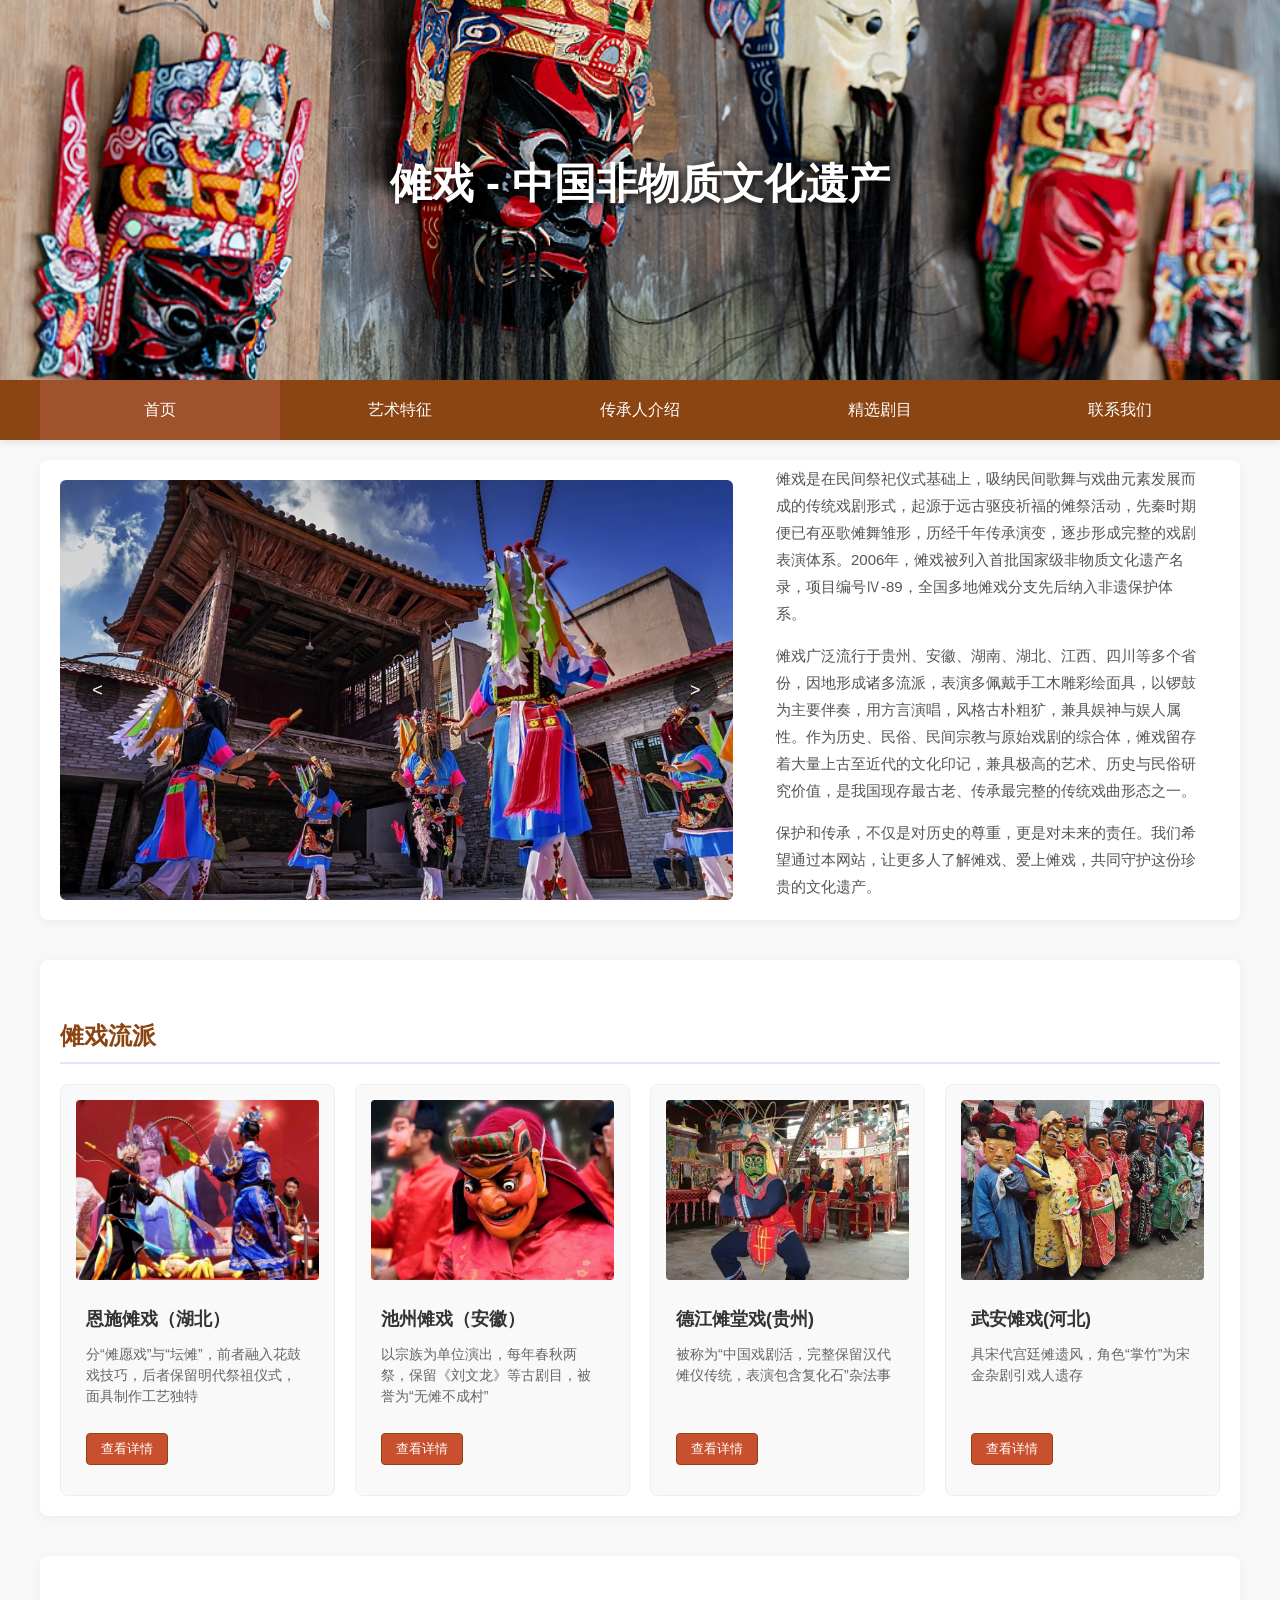
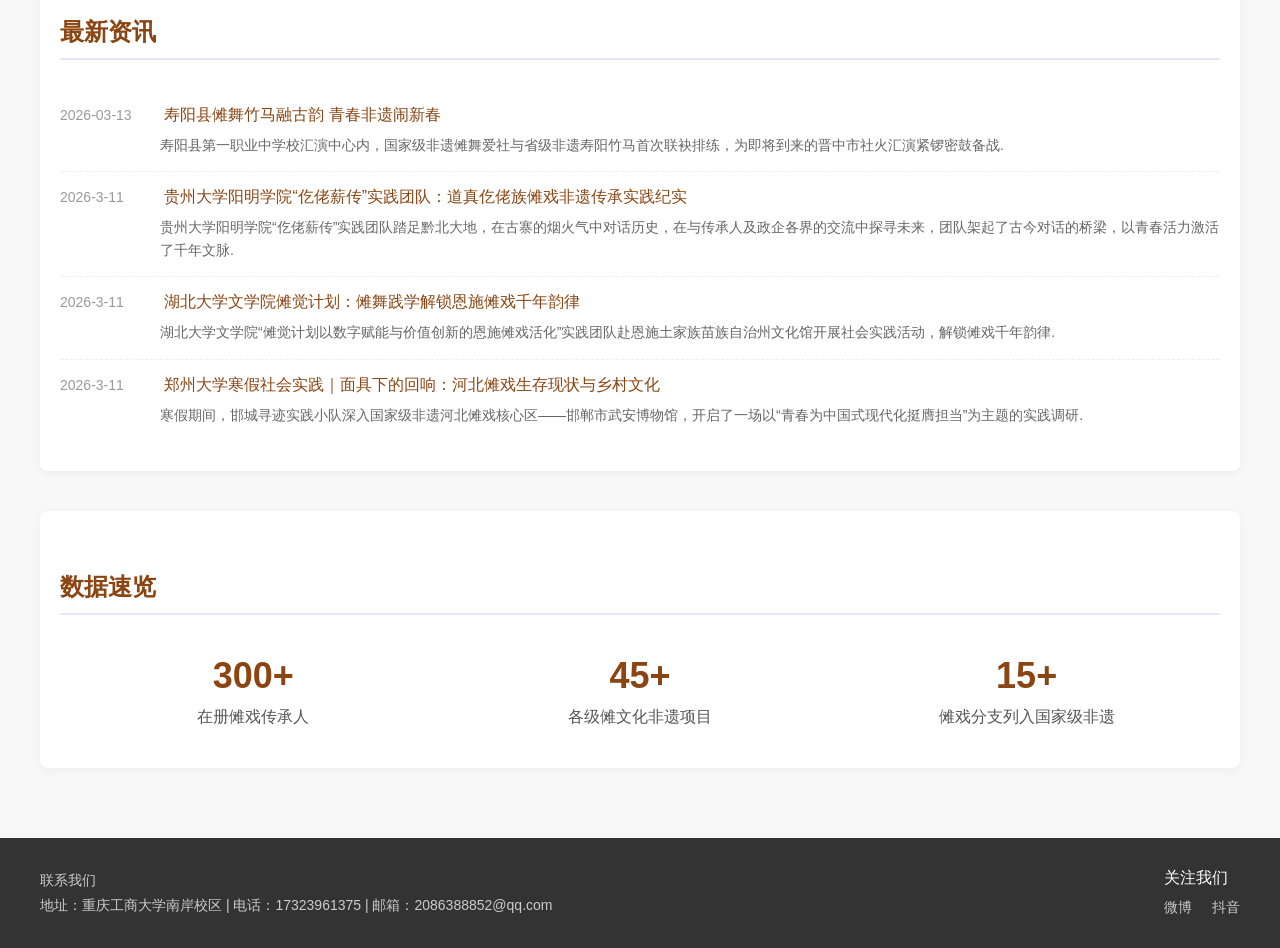
==== 傩戏/index.html @ 2332539f "Add files via upload" ====
<!DOCTYPE html>
<html lang="zh-CN">

<head>
    <meta charset="UTF-8">
    <title>傩戏 - 首页</title>
    <link rel="stylesheet" href="css/index.css">
</head>

<body>
    <div class="banner">
        <h1>傩戏 - 中国非物质文化遗产</h1>
    </div>

    <div class="nav">
        <ul>
            <li><a href="index.html" class="active">首页</a></li>
            <li><a href="skill.html">艺术特征</a></li>
            <li><a href="inheritor.html">传承人介绍</a></li>
            <li><a href="works.html">精选剧目</a></li>
            <li><a href="contact.html">联系我们</a></li>
        </ul>
    </div>

    <div class="container">
        <div class="main-section">
            <div class="carousel">
                <div class="carousel-item active">
                    <img src="images/carousel1.jpg" alt="傩戏仪式">
                </div>
                <div class="carousel-item">
                    <img src="images/carousel2.jpg" alt="傩戏表演">
                </div>
                <div class="carousel-item">
                    <img src="images/carousel3.jpg" alt="傩戏人物">
                </div>
                <button class="carousel-btn prev">&lt;</button>
                <button class="carousel-btn next">&gt;</button>
            </div>
            <div class="intro">
                <h2>傩戏简介</h2>
                <p>傩戏是在民间祭祀仪式基础上，吸纳民间歌舞与戏曲元素发展而成的传统戏剧形式，起源于远古驱疫祈福的傩祭活动，先秦时期便已有巫歌傩舞雏形，历经千年传承演变，逐步形成完整的戏剧表演体系。2006年，傩戏被列入首批国家级非物质文化遗产名录，项目编号Ⅳ-89，全国多地傩戏分支先后纳入非遗保护体系。</p>
                <p>傩戏广泛流行于贵州、安徽、湖南、湖北、江西、四川等多个省份，因地形成诸多流派，表演多佩戴手工木雕彩绘面具，以锣鼓为主要伴奏，用方言演唱，风格古朴粗犷，兼具娱神与娱人属性。作为历史、民俗、民间宗教与原始戏剧的综合体，傩戏留存着大量上古至近代的文化印记，兼具极高的艺术、历史与民俗研究价值，是我国现存最古老、传承最完整的传统戏曲形态之一。</p>
                <p>保护和传承，不仅是对历史的尊重，更是对未来的责任。我们希望通过本网站，让更多人了解傩戏、爱上傩戏，共同守护这份珍贵的文化遗产。</p>
                <a href="skill.html" class="more-btn">了解更多</a>
            </div>
        </div>

        <div class="hot-skill-section">
            <h2 class="section-title">傩戏流派</h2>
            <div class="hot-skill-list">
                <div class="hot-skill-item">
                    <img src="images/skill1.png" alt="恩施傩戏">
                    <h3>恩施傩戏（湖北）</h3>
                    <p>分“傩愿戏”与“坛傩”，前者融入花鼓戏技巧，后者保留明代祭祖仪式，面具制作工艺独特</p>
                    <a href="skill.html#enshi">查看详情</a>
                </div>
                <div class="hot-skill-item">
                    <img src="images/skill2.png" alt="池州傩戏">
                    <h3>池州傩戏（安徽）</h3>
                    <p>以宗族为单位演出，每年春秋两祭，保留《刘文龙》等古剧目，被誉为“无傩不成村”</p>
                    <a href="skill.html#chizhou">查看详情</a>
                </div>
                <div class="hot-skill-item">
                    <img src="images/skill3.png" alt="德江傩堂戏">
                    <h3>德江傩堂戏(贵州)</h3>
                    <p>被称为“中国戏剧活，完整保留汉代傩仪传统，表演包含复化石”杂法事 </p>
                    <a href="skill.html#dejiang">查看详情</a>
                </div>
                <div class="hot-skill-item">
                    <img src="images/skill4.png" alt="武安傩戏">
                    <h3>武安傩戏(河北)</h3>
                    <p>具宋代宫廷傩遗风，角色“掌竹”为宋金杂剧引戏人遗存</p>
                    <a href="skill.html#wuan">查看详情</a>
                </div>
            </div>
        </div>

        <div class="news-section">
            <h2 class="section-title">最新资讯</h2>
            <div class="news-list">
                <div class="news-item">
                    <span class="news-date">2026-03-13</span>
                    <a href="https://www.zgnuoxi.com/kauixun/view_1752.html">寿阳县傩舞竹马融古韵 青春非遗闹新春</a>
                    <p>寿阳县第一职业中学校汇演中心内，国家级非遗傩舞爱社与省级非遗寿阳竹马首次联袂排练，为即将到来的晋中市社火汇演紧锣密鼓备战.</p>
                </div>
                <div class="news-item">
                    <span class="news-date">2026-3-11</span>
                    <a href="https://www.zgnuoxi.com/kauixun/view_1751.html">贵州大学阳明学院“仡佬薪传”实践团队：道真仡佬族傩戏非遗传承实践纪实</a>
                    <p>贵州大学阳明学院“仡佬薪传”实践团队踏足黔北大地，在古寨的烟火气中对话历史，在与传承人及政企各界的交流中探寻未来，团队架起了古今对话的桥梁，以青春活力激活了千年文脉.</p>
                </div>
                <div class="news-item">
                    <span class="news-date">2026-3-11</span>
                    <a href="https://www.zgnuoxi.com/kauixun/view_1750.html">湖北大学文学院傩觉计划：傩舞践学解锁恩施傩戏千年韵律</a>
                    <p>湖北大学文学院“傩觉计划以数字赋能与价值创新的恩施傩戏活化”实践团队赴恩施土家族苗族自治州文化馆开展社会实践活动，解锁傩戏千年韵律.</p>
                </div>
                <div class="news-item">
                    <span class="news-date">2026-3-11</span>
                    <a href="https://www.zgnuoxi.com/kauixun/view_1749.html">郑州大学寒假社会实践｜面具下的回响：河北傩戏生存现状与乡村文化</a>
                    <p>寒假期间，邯城寻迹实践小队深入国家级非遗河北傩戏核心区——邯郸市武安博物馆，开启了一场以“青春为中国式现代化挺膺担当”为主题的实践调研.</p>
                </div>
            </div>
        </div>

        <div class="data-section">
            <h2 class="section-title">数据速览</h2>
            <div class="data-list">
                <div class="data-item">
                    <span class="data-num">300+</span>
                    <span class="data-desc">在册傩戏传承人</span>
                </div>
                <div class="data-item">
                    <span class="data-num">45+</span>
                    <span class="data-desc">各级傩文化非遗项目</span>
                </div>
                <div class="data-item">
                    <span class="data-num">15+</span>
                    <span class="data-desc">傩戏分支列入国家级非遗</span>
                </div>
            </div>
        </div>
    </div>

    <div class="footer">
        <div class="footer-content">
            <div class="footer-left">
                <p>联系我们</p>
                <p>地址：重庆工商大学南岸校区 | 电话：17323961375 | 邮箱：2086388852@qq.com</p>
            </div>
            <div class="footer-right">
                <p>关注我们</p>
                <div class="social-icons">
                    <span>微博</span>
                    <span>抖音</span>
                </div>
            </div>
        </div>
    </div>

    <script>
        const items = document.querySelectorAll('.carousel-item');
        const prevBtn = document.querySelector('.prev');
        const nextBtn = document.querySelector('.next');
        let currentIndex = 0;

        function showItem(index) {
            items.forEach(item => item.classList.remove('active'));
            items[index].classList.add('active');
        }

        prevBtn.addEventListener('click', () => {
            currentIndex = (currentIndex - 1 + items.length) % items.length;
            showItem(currentIndex);
        });

        nextBtn.addEventListener('click', () => {
            currentIndex = (currentIndex + 1) % items.length;
            showItem(currentIndex);
        });

        setInterval(() => {
            currentIndex = (currentIndex + 1) % items.length;
            showItem(currentIndex);
        }, 3000);
    </script>
</body>

</html>
---- 傩戏/css/index.css ----
* {
    margin: 0;
    padding: 0;
    box-sizing: border-box; 
}
/* 全局样式 */
body {
    font-family: "Microsoft Yahei", sans-serif;
    color: #333;
    background-color: #f8f8f8;
}
a {
    text-decoration: none;
    color: #8B4513;
}
a:hover {
    color: #A0522D;
}
.section-title {
    font-size: 24px;
    color: #8B4513;
    margin: 40px 0 20px;
    padding-bottom: 10px;
    border-bottom: 2px solid #E6E6FA;
}

/* banner样式 */
.banner {
    width: 100%;
    height: 380px; 
    background: url(../images/banner-index.jpg) no-repeat center;
    background-size: cover;
    position: relative; 
}
.banner h1 {
    color: white;
    position: absolute;
    top: 50%;
    left: 50%;
    transform: translate(-50%, -60%);
    font-size: 42px;
    text-shadow: 2px 2px 8px #000;
}
/* 导航栏 */
.nav {
    width: 100%;
    height: 60px;
    background-color: #8B4513; 
    box-shadow: 0 2px 8px rgba(0,0,0,0.1);
}
.nav ul {
    list-style: none; 
    width: 1200px;
    margin: 0 auto;
}
.nav li {
    float: left; 
    width: 20%;
    line-height: 60px;
    text-align: center;
}
.nav a {
    color: white;
    text-decoration: none;
    display: block;
    font-size: 16px;
    transition: background-color 0.3s;
}
.nav a.active, .nav a:hover { 
    background-color: #A0522D;
}

.container {
    width: 1200px;
    margin: 0 auto;
    padding: 20px 0;
}

.main-section {
    overflow: hidden;
    margin-bottom: 40px;
    background-color: white;
    padding: 20px;
    border-radius: 8px;
    box-shadow: 0 2px 10px rgba(0,0,0,0.05);
}
.carousel {
    width: 58%;
    float: left;
    height: 420px;
    position: relative;
    overflow: hidden;
    border-radius: 6px;
}
.carousel-item {
    width: 100%;
    height: 100%;
    position: absolute;
    top: 0;
    left: 0;
    opacity: 0;
    transition: opacity 0.5s ease;
}
.carousel-item.active {
    opacity: 1;
}
.carousel-item img {
    width: 100%;
    height: 100%;
    object-fit: cover;
}
.carousel-btn {
    position: absolute;
    top: 50%;
    width: 45px;
    height: 45px;
    background: rgba(0,0,0,0.5);
    color: white;
    border: none;
    border-radius: 50%;
    cursor: pointer;
    transform: translateY(-50%);
    font-size: 18px;
    transition: background-color 0.3s;
}
.carousel-btn:hover {
    background: rgba(139, 69, 19, 0.8);
}
.prev {
    left: 15px;
}
.next {
    right: 15px;
}
.intro {
    width: 40%;
    float: right;
    padding: 20px;
    height: 420px;
    display: flex;
    flex-direction: column;
    justify-content: center;
}
.intro h2 {
    color: #8B4513;
    margin-bottom: 20px;
    font-size: 22px;
}
.intro p {
    line-height: 1.8;
    color: #555;
    margin-bottom: 15px;
    font-size: 15px;
}
.more-btn {
    display: inline-block;
    margin-top: 10px;
    padding: 10px 20px;
    background-color: #8B4513;
    color: white;
    border-radius: 4px;
    transition: background-color 0.3s;
}
.more-btn:hover {
    background-color: #A0522D;
    color: white;
}

.hot-skill-section {
    background-color: white;
    padding: 20px;
    border-radius: 8px;
    box-shadow: 0 2px 10px rgba(0,0,0,0.05);
    margin-bottom: 40px;
}
.hot-skill-list {
    overflow: hidden;
    display: flex;
    justify-content: space-between;
}
.hot-skill-item {
    width: 23.5%;
    background-color: #f9f9f9;
    border-radius: 6px;
    overflow: hidden;
    transition: transform 0.3s, box-shadow 0.3s;
}
.hot-skill-item:hover {
    transform: translateY(-5px);
    box-shadow: 0 8px 16px rgba(0,0,0,0.1);
}
.hot-skill-item img {
    width: 100%;
    height: 180px;
    object-fit: cover;
}
.hot-skill-item h3 {
    padding: 15px 10px 5px;
    font-size: 18px;
    color: #8B4513;
}
.hot-skill-item p {
    padding: 0 10px 10px;
    font-size: 14px;
    color: #666;
    line-height: 1.6;
}
.hot-skill-item a {
    display: inline-block;
    margin: 0 10px 15px;
    font-size: 14px;
    padding: 5px 10px;
    border: 1px solid #8B4513;
    border-radius: 4px;
}
.hot-skill-item a:hover {
    background-color: #8B4513;
    color: white;
}

.news-section {
    background-color: white;
    padding: 20px;
    border-radius: 8px;
    box-shadow: 0 2px 10px rgba(0,0,0,0.05);
    margin-bottom: 40px;
}
.news-list {
    padding: 10px 0;
}
.news-item {
    padding: 15px 0;
    border-bottom: 1px dashed #eee;
}
.news-item:last-child {
    border-bottom: none;
}
.news-date {
    display: inline-block;
    width: 100px;
    color: #999;
    font-size: 14px;
}
.news-item a {
    font-size: 16px;
    font-weight: 500;
}
.news-item p {
    margin-top: 8px;
    color: #666;
    font-size: 14px;
    line-height: 1.6;
    padding-left: 100px;
}

.data-section {
    background-color: white;
    padding: 20px;
    border-radius: 8px;
    box-shadow: 0 2px 10px rgba(0,0,0,0.05);
}
.data-list {
    display: flex;
    justify-content: space-around;
    text-align: center;
    padding: 20px 0;
}
.data-item {
    width: 22%;
}
.data-num {
    display: block;
    font-size: 36px;
    color: #8B4513;
    font-weight: bold;
    margin-bottom: 10px;
}
.data-desc {
    font-size: 16px;
    color: #555;
}

.footer {
    width: 100%;
    background-color: #333;
    color: white;
    margin-top: 50px;
}
.footer-content {
    width: 1200px;
    margin: 0 auto;
    padding: 30px 0;
    display: flex;
    justify-content: space-between;
}
.footer-left p {
    line-height: 1.8;
    font-size: 14px;
    color: #ccc;
}
.footer-right p {
    font-size: 16px;
    margin-bottom: 10px;
}
.social-icons {
    display: flex;
    gap: 20px;
    font-size: 14px;
    color: #ccc;
}
/* 傩戏流派卡片布局 - 让按钮底部对齐 */
.hot-skill-item {
  display: flex;
  flex-direction: column;
  height: 100%;
  padding: 15px;
  border: 1px solid #eee;
  border-radius: 8px;
  /* 针对没对齐的卡片，给段落加最小高度 */
.hot-skill-item p {
  min-height: 60px; /* 你可以根据实际文字量调整这个数值 */
}
}

.hot-skill-item img {
  width: 100%;
  height: 180px;
  object-fit: cover;
  border-radius: 4px;
  margin-bottom: 12px;
  /* 针对没对齐的卡片，给段落加最小高度 */
.hot-skill-item p {
  min-height: 60px; /* 你可以根据实际文字量调整这个数值 */
}
}

.hot-skill-item h3 {
  margin: 0 0 8px 0;
  font-size: 18px;
  color: #333;
  /* 针对没对齐的卡片，给段落加最小高度 */
.hot-skill-item p {
  min-height: 60px; /* 你可以根据实际文字量调整这个数值 */
}
}

.hot-skill-item p {
  flex-grow: 1;
  margin: 0 0 16px 0;
  font-size: 14px;
  line-height: 1.5;
  color: #666;
  /* 针对没对齐的卡片，给段落加最小高度 */
.hot-skill-item p {
  min-height: 60px; /* 你可以根据实际文字量调整这个数值 */
}
}

.hot-skill-item a {
  align-self: start;
  display: inline-block;
  padding: 6px 14px;
  background-color: #c8502e; /* 傩戏主题红 */
  color: #fff;
  text-decoration: none;
  border-radius: 4px;
  font-size: 13px;
  transition: background-color 0.2s;
  /* 针对没对齐的卡片，给段落加最小高度 */
.hot-skill-item p {
  min-height: 60px; /* 你可以根据实际文字量调整这个数值 */
}
}

.hot-skill-item a:hover {
  background-color: #a63c1f; /*  hover 加深颜色 */
  /* 针对没对齐的卡片，给段落加最小高度 */
.hot-skill-item p {
  min-height: 60px; /* 你可以根据实际文字量调整这个数值 */
}
}
/* 让所有流派卡片高度一致 */
.hot-skill-list {
  display: flex;
  flex-wrap: wrap;
  gap: 20px; /* 卡片之间的间距，和你之前保持一致 */
}

.hot-skill-item {
  flex: 1 1 calc(25% - 15px); /* 一行4个卡片，适配间距 */
  display: flex;
  flex-direction: column;
  height: auto; /* 让 flex 自动分配高度 */
}

.hot-skill-item p {
  flex-grow: 1; /* 关键：让段落撑开高度，把按钮推到底部 */
  min-height: 60px; /* 给段落一个最小高度，避免文字太少时按钮上移 */
}
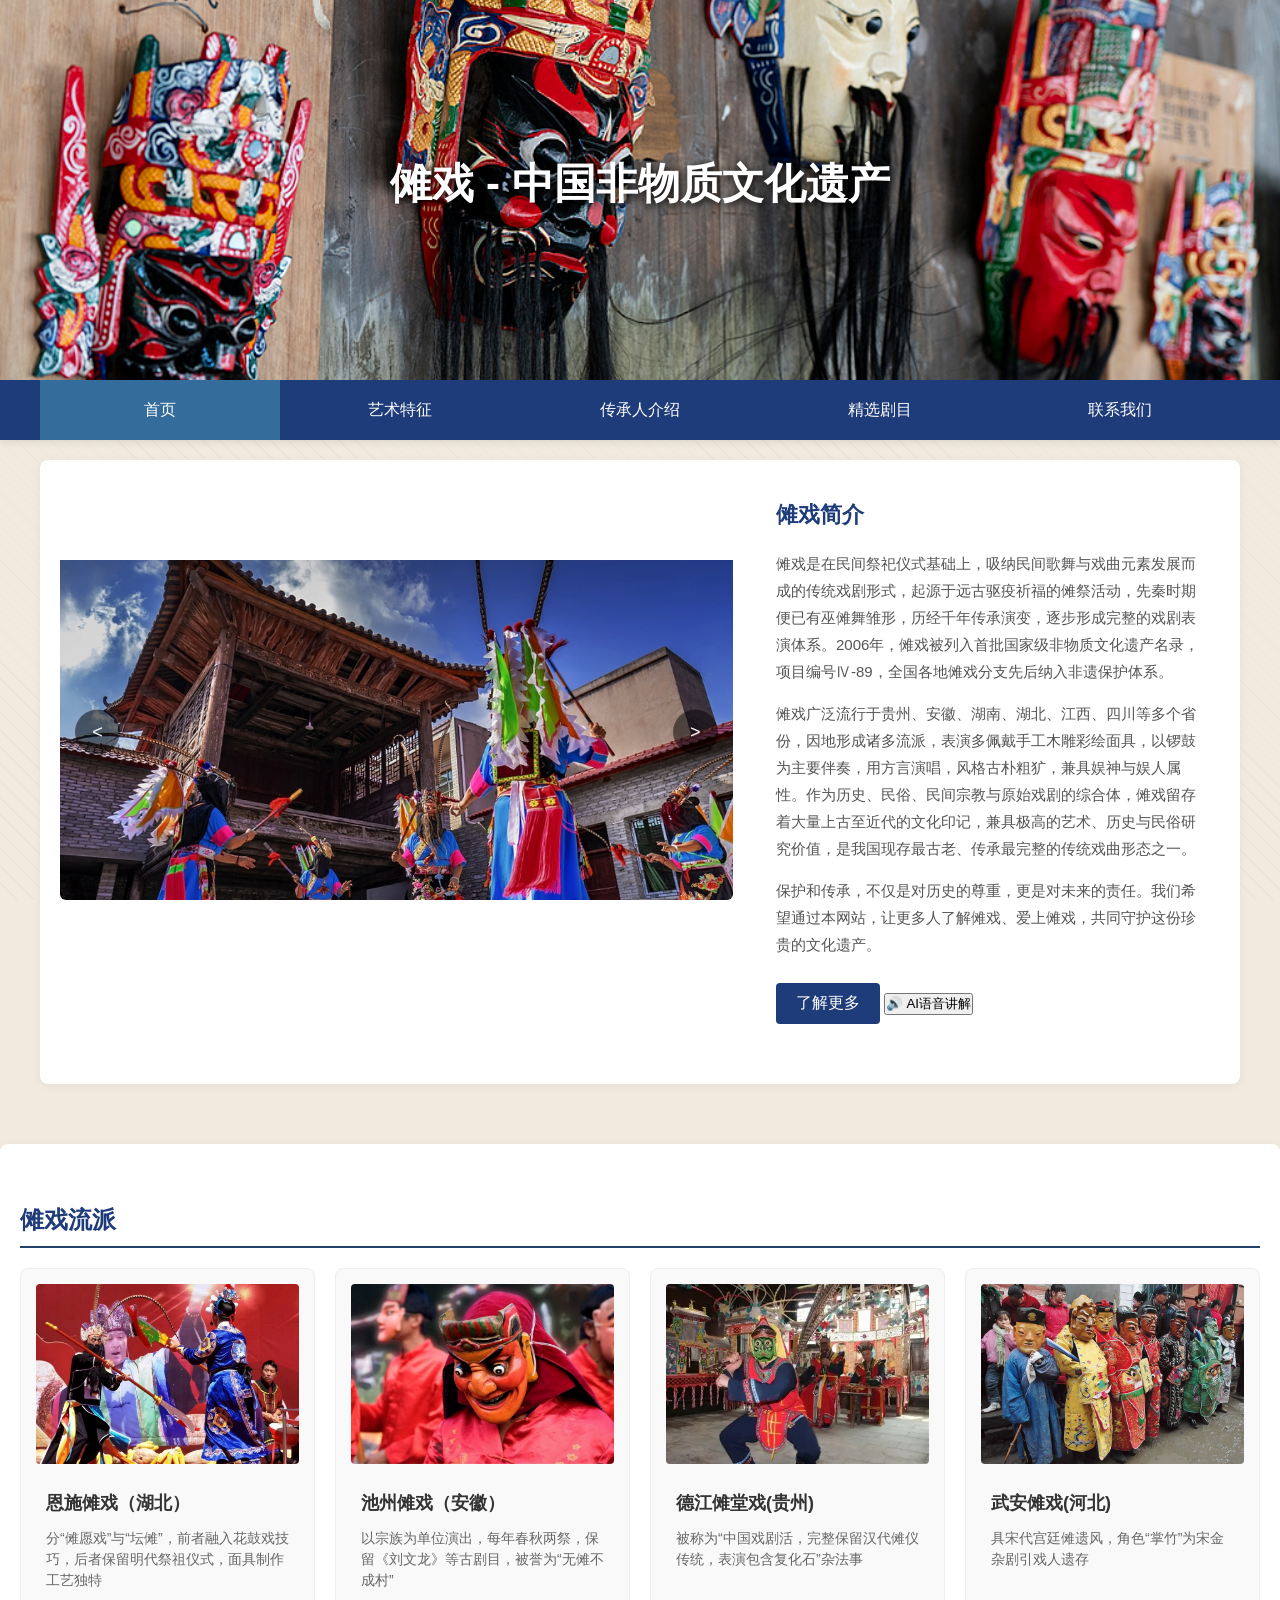
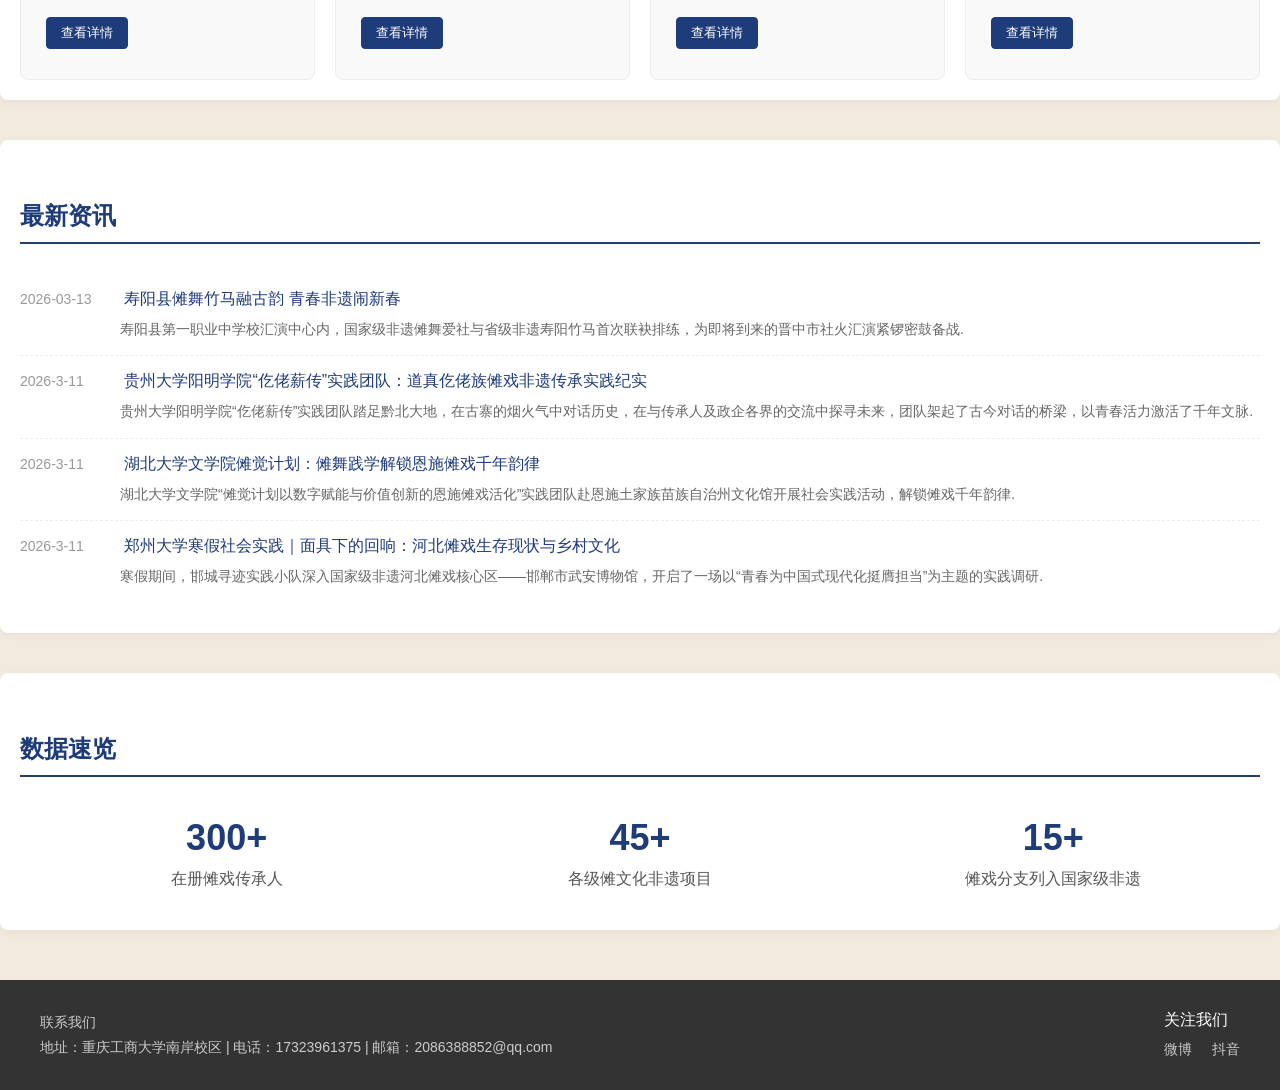
==== commit 30b35a48: "Add files via upload" ====
--- a/傩戏/index.html
+++ b/傩戏/index.html
@@ -8,6 +8,7 @@
 </head>
 
 <body>
+    <button id="goTop">↑</button>
     <div class="banner">
         <h1>傩戏 - 中国非物质文化遗产</h1>
     </div>
@@ -15,7 +16,7 @@
     <div class="nav">
         <ul>
             <li><a href="index.html" class="active">首页</a></li>
-            <li><a href="skill.html">艺术特征</a></li>
+            <li><a href="art.html">艺术特征</a></li>
             <li><a href="inheritor.html">传承人介绍</a></li>
             <li><a href="works.html">精选剧目</a></li>
             <li><a href="contact.html">联系我们</a></li>
@@ -36,42 +37,50 @@
                 </div>
                 <button class="carousel-btn prev">&lt;</button>
                 <button class="carousel-btn next">&gt;</button>
+                
             </div>
             <div class="intro">
-                <h2>傩戏简介</h2>
-                <p>傩戏是在民间祭祀仪式基础上，吸纳民间歌舞与戏曲元素发展而成的传统戏剧形式，起源于远古驱疫祈福的傩祭活动，先秦时期便已有巫歌傩舞雏形，历经千年传承演变，逐步形成完整的戏剧表演体系。2006年，傩戏被列入首批国家级非物质文化遗产名录，项目编号Ⅳ-89，全国多地傩戏分支先后纳入非遗保护体系。</p>
-                <p>傩戏广泛流行于贵州、安徽、湖南、湖北、江西、四川等多个省份，因地形成诸多流派，表演多佩戴手工木雕彩绘面具，以锣鼓为主要伴奏，用方言演唱，风格古朴粗犷，兼具娱神与娱人属性。作为历史、民俗、民间宗教与原始戏剧的综合体，傩戏留存着大量上古至近代的文化印记，兼具极高的艺术、历史与民俗研究价值，是我国现存最古老、传承最完整的传统戏曲形态之一。</p>
-                <p>保护和传承，不仅是对历史的尊重，更是对未来的责任。我们希望通过本网站，让更多人了解傩戏、爱上傩戏，共同守护这份珍贵的文化遗产。</p>
-                <a href="skill.html" class="more-btn">了解更多</a>
-            </div>
-        </div>
-
-        <div class="hot-skill-section">
+  <h2>傩戏简介</h2>
+  <div id="readText" class="intro-text">
+    <p>傩戏是在民间祭祀仪式基础上，吸纳民间歌舞与戏曲元素发展而成的传统戏剧形式，起源于远古驱疫祈福的傩祭活动，先秦时期便已有巫傩舞雏形，历经千年传承演变，逐步形成完整的戏剧表演体系。2006年，傩戏被列入首批国家级非物质文化遗产名录，项目编号Ⅳ-89，全国各地傩戏分支先后纳入非遗保护体系。</p>
+    <p>傩戏广泛流行于贵州、安徽、湖南、湖北、江西、四川等多个省份，因地形成诸多流派，表演多佩戴手工木雕彩绘面具，以锣鼓为主要伴奏，用方言演唱，风格古朴粗犷，兼具娱神与娱人属性。作为历史、民俗、民间宗教与原始戏剧的综合体，傩戏留存着大量上古至近代的文化印记，兼具极高的艺术、历史与民俗研究价值，是我国现存最古老、传承最完整的传统戏曲形态之一。</p>
+    <p>保护和传承，不仅是对历史的尊重，更是对未来的责任。我们希望通过本网站，让更多人了解傩戏、爱上傩戏，共同守护这份珍贵的文化遗产。</p>
+  </div>
+  <div class="intro-buttons">
+    <a href="art.html" class="more-btn">了解更多</a>
+<button onclick="toggleSpeech()" class="voice-btn" id="voiceBtn">🔊 AI语音讲解</button>
+  </div>
+</div>
+
+            </div>
+        </div>
+
+        <div class="hot-art-section">
             <h2 class="section-title">傩戏流派</h2>
-            <div class="hot-skill-list">
-                <div class="hot-skill-item">
-                    <img src="images/skill1.png" alt="恩施傩戏">
+            <div class="hot-art-list">
+                <div class="hot-art-item">
+                    <img src="images/art1.png" alt="恩施傩戏">
                     <h3>恩施傩戏（湖北）</h3>
                     <p>分“傩愿戏”与“坛傩”，前者融入花鼓戏技巧，后者保留明代祭祖仪式，面具制作工艺独特</p>
-                    <a href="skill.html#enshi">查看详情</a>
-                </div>
-                <div class="hot-skill-item">
-                    <img src="images/skill2.png" alt="池州傩戏">
+                    <a href="art.html">查看详情</a>
+                </div>
+                <div class="hot-art-item">
+                    <img src="images/art2.png" alt="池州傩戏">
                     <h3>池州傩戏（安徽）</h3>
                     <p>以宗族为单位演出，每年春秋两祭，保留《刘文龙》等古剧目，被誉为“无傩不成村”</p>
-                    <a href="skill.html#chizhou">查看详情</a>
-                </div>
-                <div class="hot-skill-item">
-                    <img src="images/skill3.png" alt="德江傩堂戏">
+                    <a href="art.html">查看详情</a>
+                </div>
+                <div class="hot-art-item">
+                    <img src="images/art3.png" alt="德江傩堂戏">
                     <h3>德江傩堂戏(贵州)</h3>
                     <p>被称为“中国戏剧活，完整保留汉代傩仪传统，表演包含复化石”杂法事 </p>
-                    <a href="skill.html#dejiang">查看详情</a>
-                </div>
-                <div class="hot-skill-item">
-                    <img src="images/skill4.png" alt="武安傩戏">
+                    <a href="art.html">查看详情</a>
+                </div>
+                <div class="hot-art-item">
+                    <img src="images/art4.png" alt="武安傩戏">
                     <h3>武安傩戏(河北)</h3>
                     <p>具宋代宫廷傩遗风，角色“掌竹”为宋金杂剧引戏人遗存</p>
-                    <a href="skill.html#wuan">查看详情</a>
+                    <a href="art.html">查看详情</a>
                 </div>
             </div>
         </div>
@@ -132,6 +141,60 @@
                 <div class="social-icons">
                     <span>微博</span>
                     <span>抖音</span>
+            
+<script>
+const synth = window.speechSynthesis;
+let utterance = null;
+let isPlaying = false;
+let isPaused = false;
+speechSynthesis.onvoiceschanged = () => {
+  const voices = synth.getVoices();
+};
+function toggleSpeech() {
+  const voiceBtn = document.getElementById('voiceBtn');
+  const text = document.getElementById("readText").innerText;
+  if (synth.speaking && !synth.paused) {
+    synth.pause();
+    isPaused = true;
+    voiceBtn.textContent = "▶️ 继续播放";
+    voiceBtn.classList.remove('playing');
+    return;
+  }
+  if (synth.paused) {
+    synth.resume();
+    isPaused = false;
+    voiceBtn.textContent = "⏸️ 暂停播放";
+    voiceBtn.classList.add('playing');
+    return;
+  }
+  if (utterance) {
+    synth.cancel(); 
+  }
+  utterance = new SpeechSynthesisUtterance(text);
+  utterance.lang = "zh-CN";
+  utterance.rate = 0.9;
+  utterance.pitch = 1;
+  utterance.volume = 1;
+  const voices = synth.getVoices();
+  const chineseVoice = voices.find(voice => 
+    voice.lang === 'zh-CN' && (voice.name.includes('Female') || voice.name.includes('女'))
+  ) || voices.find(voice => voice.lang === 'zh-CN');
+  
+  if (chineseVoice) utterance.voice = chineseVoice;
+  utterance.onend = () => {
+    isPlaying = false;
+    isPaused = false;
+    voiceBtn.textContent = "🔊 AI语音讲解";
+    voiceBtn.classList.remove('playing');
+  };
+  synth.speak(utterance);
+  isPlaying = true;
+  isPaused = false;
+  voiceBtn.textContent = "⏸️ 暂停播放";
+  voiceBtn.classList.add('playing');
+}
+</script>
+
                 </div>
             </div>
         </div>
@@ -163,6 +226,64 @@
             showItem(currentIndex);
         }, 3000);
     </script>
+
+    <script>
+// 回到顶部显示/隐藏
+const goTop = document.getElementById('goTop');
+window.addEventListener('scroll', () => {
+  if(window.scrollY > 300){
+    goTop.style.display = 'block';
+  }else{
+    goTop.style.display = 'none';
+  }
+});
+// 点击返回顶部
+goTop.addEventListener('click', ()=>{
+  window.scrollTo({top:0});
+});
+</script>
+
+<div class="img-popup">
+  <span class="close">&times;</span>
+  <img src="" alt="">
+</div>
+
+<script>
+document.addEventListener('DOMContentLoaded', function(){
+  let popup = document.querySelector('.img-popup');
+  let popupImg = popup.querySelector('img');
+  let close = document.querySelector('.close');
+
+  function getCurrentImg(){
+    let active = document.querySelector('.carousel-item.active img');
+    return active ? active.src : '';
+  }
+
+  document.querySelector('.carousel').onclick = function(){
+    popupImg.src = getCurrentImg();
+    popup.style.display = "flex";
+  };
+
+  close.onclick = function(){ popup.style.display = "none"; };
+  popup.onclick = function(e){
+    if(e.target === popup) popup.style.display = "none";
+  };
+});
+</script>
+
+<style>
+.img-popup{
+  position:fixed; top:0; left:0; width:100%; height:100%;
+  background:rgba(0,0,0,0.9); display:none;
+  justify-content:center; align-items:center; z-index:9999;
+}
+.img-popup img{ max-width:90%; max-height:90%; }
+.img-popup .close{
+  position:absolute; top:20px; right:30px;
+  color:white; font-size:40px; cursor:pointer;
+}
+.carousel-item img{ cursor:zoom-in !important; }
+</style>
 </body>
 
 </html>
--- a/傩戏/css/index.css
+++ b/傩戏/css/index.css
@@ -11,17 +11,17 @@
 }
 a {
     text-decoration: none;
-    color: #8B4513;
+    color: #1E3B7A;
 }
 a:hover {
-    color: #A0522D;
+    color: #346C9C;
 }
 .section-title {
     font-size: 24px;
-    color: #8B4513;
+    color: #1E3B7A;
     margin: 40px 0 20px;
     padding-bottom: 10px;
-    border-bottom: 2px solid #E6E6FA;
+    border-bottom: 2px solid #22406a;
 }
 
 /* banner样式 */
@@ -45,7 +45,7 @@
 .nav {
     width: 100%;
     height: 60px;
-    background-color: #8B4513; 
+    background-color: #1E3B7A; 
     box-shadow: 0 2px 8px rgba(0,0,0,0.1);
 }
 .nav ul {
@@ -67,7 +67,7 @@
     transition: background-color 0.3s;
 }
 .nav a.active, .nav a:hover { 
-    background-color: #A0522D;
+    background-color: #346C9C;
 }
 
 .container {
@@ -105,13 +105,16 @@
     opacity: 1;
 }
 .carousel-item img {
-    width: 100%;
-    height: 100%;
-    object-fit: cover;
+  width: 100%;
+  height: 100%;
+  object-fit: cover;
+  object-position: center;
+  display: block ;
+  margin: 80px auto 0 auto;
 }
 .carousel-btn {
     position: absolute;
-    top: 50%;
+    top: 60%;
     width: 45px;
     height: 45px;
     background: rgba(0,0,0,0.5);
@@ -124,7 +127,7 @@
     transition: background-color 0.3s;
 }
 .carousel-btn:hover {
-    background: rgba(139, 69, 19, 0.8);
+    background: rgba(35, 62, 214, 0.8);
 }
 .prev {
     left: 15px;
@@ -133,16 +136,19 @@
     right: 15px;
 }
 .intro {
-    width: 40%;
-    float: right;
-    padding: 20px;
-    height: 420px;
-    display: flex;
-    flex-direction: column;
-    justify-content: center;
+  width: 40%;
+  float: right;
+  padding: 20px;
+  height: auto;
+  display: flex;
+  flex-direction: column;
+  justify-content: flex-start;
+  overflow: visible;
+  padding-bottom: 40px;
+  min-height: auto;
 }
 .intro h2 {
-    color: #8B4513;
+    color: #1E3B7A;
     margin-bottom: 20px;
     font-size: 22px;
 }
@@ -156,65 +162,65 @@
     display: inline-block;
     margin-top: 10px;
     padding: 10px 20px;
-    background-color: #8B4513;
+    background-color: #1E3B7A;
     color: white;
     border-radius: 4px;
     transition: background-color 0.3s;
 }
 .more-btn:hover {
-    background-color: #A0522D;
-    color: white;
-}
-
-.hot-skill-section {
+    background-color: #346C9C;
+    color: white;
+}
+
+.hot-art-section {
     background-color: white;
     padding: 20px;
     border-radius: 8px;
     box-shadow: 0 2px 10px rgba(0,0,0,0.05);
     margin-bottom: 40px;
 }
-.hot-skill-list {
+.hot-art-list {
     overflow: hidden;
     display: flex;
     justify-content: space-between;
 }
-.hot-skill-item {
+.hot-art-item {
     width: 23.5%;
     background-color: #f9f9f9;
     border-radius: 6px;
     overflow: hidden;
     transition: transform 0.3s, box-shadow 0.3s;
 }
-.hot-skill-item:hover {
+.hot-art-item:hover {
     transform: translateY(-5px);
     box-shadow: 0 8px 16px rgba(0,0,0,0.1);
 }
-.hot-skill-item img {
+.hot-art-item img {
     width: 100%;
     height: 180px;
     object-fit: cover;
 }
-.hot-skill-item h3 {
+.hot-art-item h3 {
     padding: 15px 10px 5px;
     font-size: 18px;
-    color: #8B4513;
-}
-.hot-skill-item p {
+    color: #1E3B7A;
+}
+.hot-art-item p {
     padding: 0 10px 10px;
     font-size: 14px;
     color: #666;
     line-height: 1.6;
 }
-.hot-skill-item a {
+.hot-art-item a {
     display: inline-block;
     margin: 0 10px 15px;
     font-size: 14px;
     padding: 5px 10px;
-    border: 1px solid #8B4513;
+    border: 1px solid #1E3B7A;
     border-radius: 4px;
 }
-.hot-skill-item a:hover {
-    background-color: #8B4513;
+.hot-art-item a:hover {
+    background-color: #1E3B7A;
     color: white;
 }
 
@@ -271,7 +277,7 @@
 .data-num {
     display: block;
     font-size: 36px;
-    color: #8B4513;
+    color: #1E3B7A;
     font-weight: bold;
     margin-bottom: 10px;
 }
@@ -308,92 +314,157 @@
     font-size: 14px;
     color: #ccc;
 }
-/* 傩戏流派卡片布局 - 让按钮底部对齐 */
-.hot-skill-item {
+/* 卡片下的按钮-让按钮对齐 */
+.hot-art-item {
   display: flex;
   flex-direction: column;
   height: 100%;
   padding: 15px;
   border: 1px solid #eee;
   border-radius: 8px;
-  /* 针对没对齐的卡片，给段落加最小高度 */
-.hot-skill-item p {
-  min-height: 60px; /* 你可以根据实际文字量调整这个数值 */
-}
-}
-
-.hot-skill-item img {
+ .hot-art-item p {
+  min-height: 60px; 
+}
+}
+  /* 针对没对齐的卡片-调整 */
+.hot-art-item img {
   width: 100%;
   height: 180px;
   object-fit: cover;
   border-radius: 4px;
   margin-bottom: 12px;
-  /* 针对没对齐的卡片，给段落加最小高度 */
-.hot-skill-item p {
-  min-height: 60px; /* 你可以根据实际文字量调整这个数值 */
-}
-}
-
-.hot-skill-item h3 {
+.hot-art-item p {
+  min-height: 60px; 
+}
+}
+
+.hot-art-item h3 {
   margin: 0 0 8px 0;
   font-size: 18px;
   color: #333;
-  /* 针对没对齐的卡片，给段落加最小高度 */
-.hot-skill-item p {
-  min-height: 60px; /* 你可以根据实际文字量调整这个数值 */
-}
-}
-
-.hot-skill-item p {
+  .hot-art-item p {
+  min-height: 60px; 
+}
+}
+
+.hot-art-item p {
   flex-grow: 1;
   margin: 0 0 16px 0;
   font-size: 14px;
   line-height: 1.5;
   color: #666;
-  /* 针对没对齐的卡片，给段落加最小高度 */
-.hot-skill-item p {
-  min-height: 60px; /* 你可以根据实际文字量调整这个数值 */
-}
-}
-
-.hot-skill-item a {
+  
+.hot-art-item p {
+  min-height: 60px; 
+}
+}
+
+.hot-art-item a {
   align-self: start;
   display: inline-block;
   padding: 6px 14px;
-  background-color: #c8502e; /* 傩戏主题红 */
+  background-color: #1E3B7A; 
   color: #fff;
   text-decoration: none;
   border-radius: 4px;
   font-size: 13px;
   transition: background-color 0.2s;
-  /* 针对没对齐的卡片，给段落加最小高度 */
-.hot-skill-item p {
-  min-height: 60px; /* 你可以根据实际文字量调整这个数值 */
-}
-}
-
-.hot-skill-item a:hover {
-  background-color: #a63c1f; /*  hover 加深颜色 */
-  /* 针对没对齐的卡片，给段落加最小高度 */
-.hot-skill-item p {
-  min-height: 60px; /* 你可以根据实际文字量调整这个数值 */
-}
-}
-/* 让所有流派卡片高度一致 */
-.hot-skill-list {
+.hot-art-item p {
+  min-height: 60px; 
+}
+}
+
+.hot-art-item a:hover {
+  background-color: #346C9C; 
+.hot-art-item p {
+  min-height: 60px; 
+}
+}
+.hot-art-list {
   display: flex;
   flex-wrap: wrap;
-  gap: 20px; /* 卡片之间的间距，和你之前保持一致 */
-}
-
-.hot-skill-item {
-  flex: 1 1 calc(25% - 15px); /* 一行4个卡片，适配间距 */
+  gap: 20px; 
+}
+
+.hot-art-item {
+  flex: 1 1 calc(25% - 15px);
   display: flex;
   flex-direction: column;
-  height: auto; /* 让 flex 自动分配高度 */
-}
-
-.hot-skill-item p {
-  flex-grow: 1; /* 关键：让段落撑开高度，把按钮推到底部 */
-  min-height: 60px; /* 给段落一个最小高度，避免文字太少时按钮上移 */
+  height: auto; 
+}
+
+.hot-art-item p {
+  flex-grow: 1;
+  min-height: 60px; 
+}
+
+/* 背景样式 */
+body {
+  background-color: #f2eade;
+  background-image: 
+    repeating-linear-gradient(45deg, rgba(150,120,90,0.05) 0, rgba(150,120,90,0.05) 1px, transparent 1px, transparent 12px);
+  background-attachment: fixed;
+}
+
+/* 全局平滑滚动 */
+html {
+  scroll-behavior: smooth;
+}
+
+#goTop {
+  position: fixed;
+  bottom: 30px;
+  right: 30px;
+  width: 45px;
+  height: 45px;
+  background: #346C9C;
+  color: #fff;
+  border: none;
+  border-radius: 50%;
+  font-size: 18px;
+  cursor: pointer;
+  display: none;
+  z-index: 999;
+}
+#goTop:hover {
+  background: #1E3B7A;
+}
+
+/* 弹窗美化 */
+.img-popup {
+  position: fixed;
+  top: 0;
+  left: 0;
+  width: 100%;
+  height: 100%;
+  background: radial-gradient(ellipse at center, rgba(0,0,0,0.8) 0%, rgba(0,0,0,0.95) 100%);
+  display: none;
+  justify-content: center;
+  align-items: center;
+  z-index: 9999;
+}
+.img-popup.show {
+  display: flex;
+}
+.img-popup img {
+  transition: all 0.3s ease;
+  transform: scale(0.95);
+  .img-popup.show img {
+  transform: scale(1);
+}
+  max-width: 90%;
+  max-height: 90vh;
+  border-radius: 12px;
+  border: 4px solid #fff;
+  box-shadow: 0 0 40px rgba(0,0,0,0.6);
+  object-fit: contain;
+}
+.img-popup .close {
+  position: absolute;
+  top: 20px;
+  right: 30px;
+  color: #fff;
+  font-size: 40px;
+  cursor: pointer;
+  text-shadow: 0 0 10px #000;
 }
